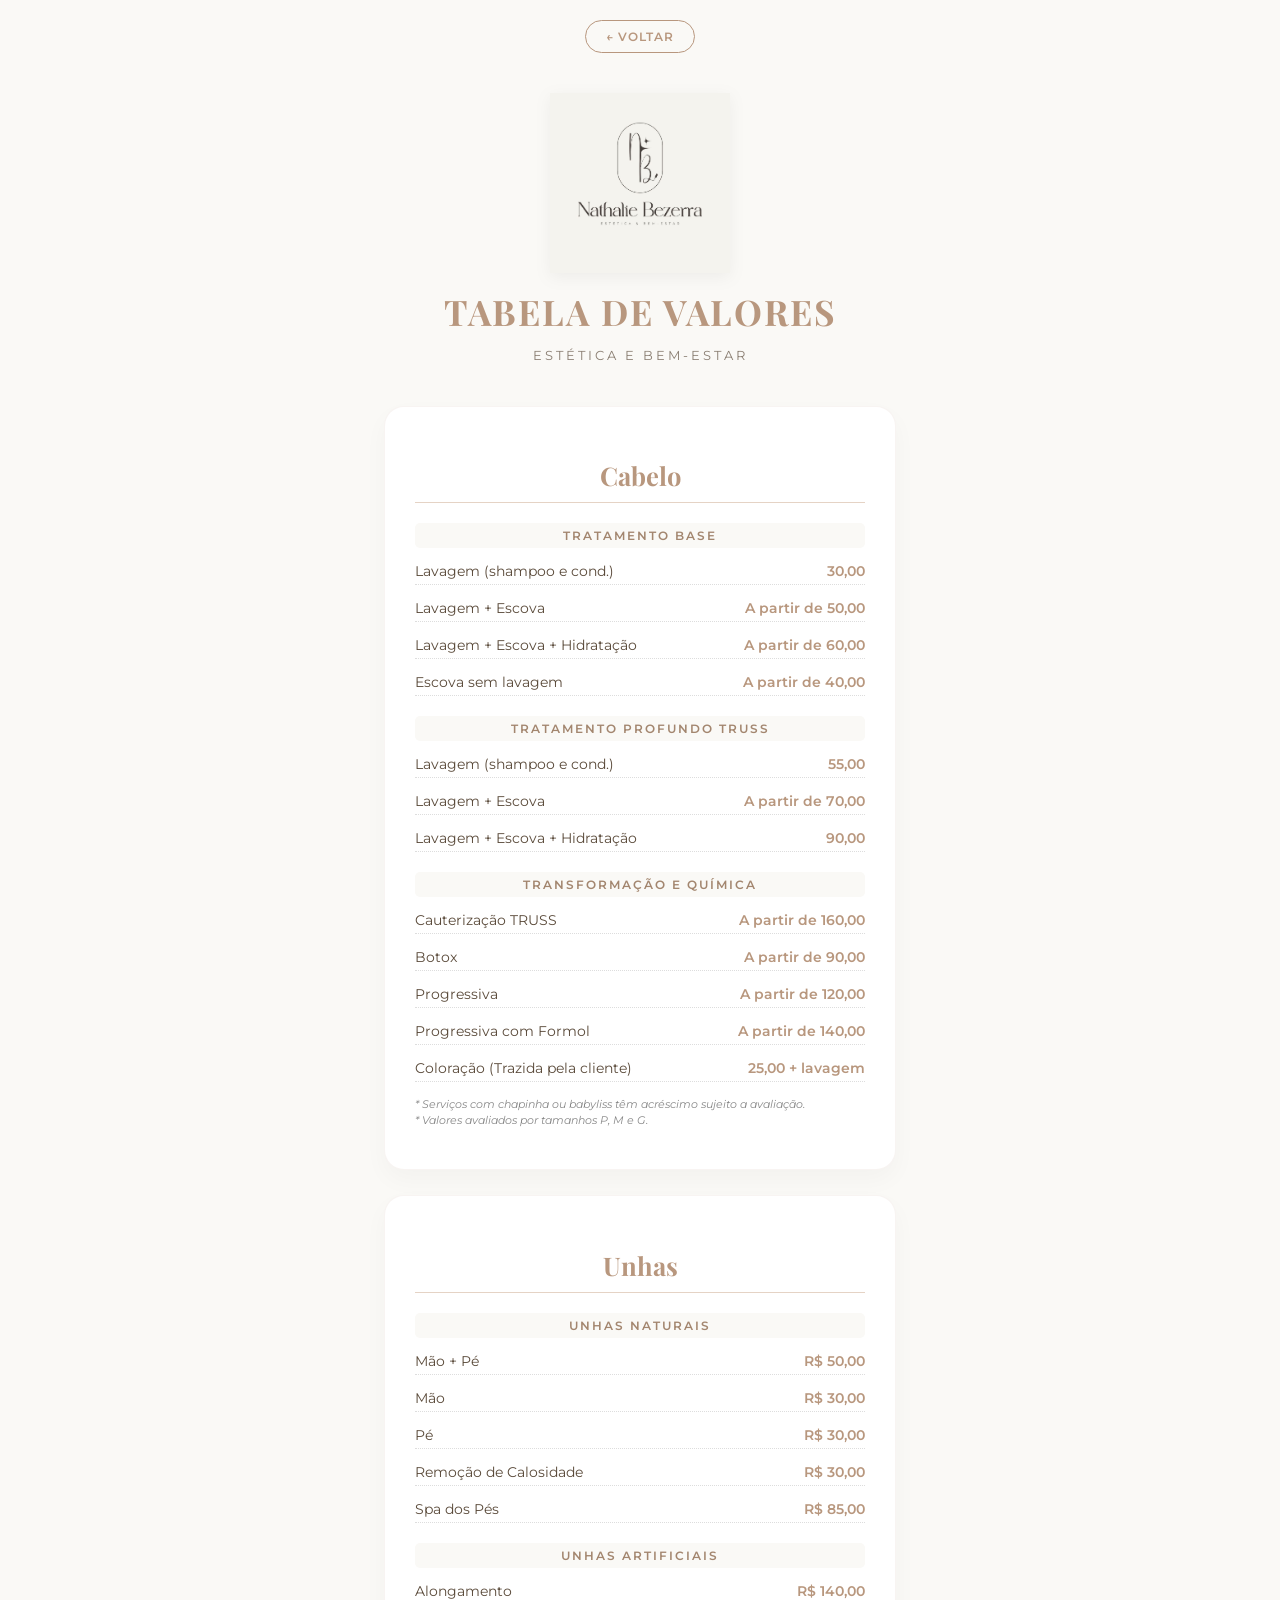
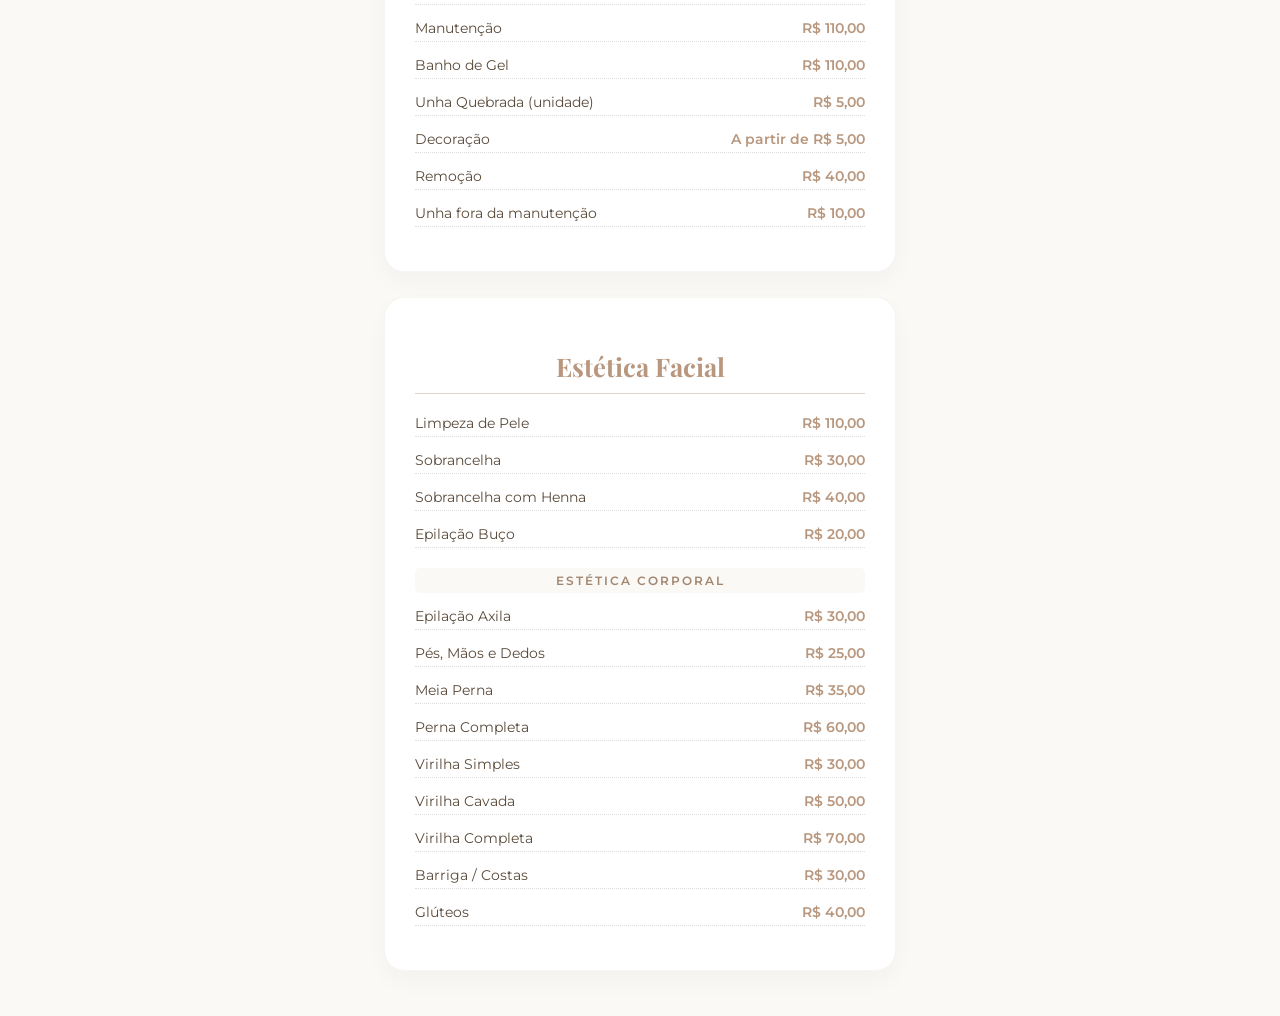
==== cardapio.html @ 4d762cf2 "Feito alterações no index, sobre o o que o fornecedor pediu." ====
<!DOCTYPE html>
<html lang="pt-br">
<head>
    <meta charset="UTF-8">
    <meta name="viewport" content="width=device-width, initial-scale=1.0">
    <title>Nathalie Bezerra | Cardápio Completo</title>
    <link href="https://fonts.googleapis.com/css2?family=Montserrat:wght@400;600&family=Playfair+Display:ital,wght@0,400;1,400&display=swap" rel="stylesheet">
    <style>
        :root {
            --ouro: #b8977e;
            --bege-claro: #e5d3c5;
            --fundo: #faf9f6;
            --texto: #5a4a3a;
            --branco: #ffffff;
        }

        body {
            font-family: 'Montserrat', sans-serif;
            background: var(--fundo);
            color: var(--texto);
            margin: 0; padding: 20px;
            display: flex; flex-direction: column; align-items: center;
        }

        /* Estilo da Logo no Cardápio */
        .logo-container {
            margin-top: 20px;
            margin-bottom: 5px;
            animation: fadeInLogo 1.2s ease-out;
        }

        .img-logo-cardapio {
            width: 180px;
            height: auto;
            display: block;
            filter: drop-shadow(0px 4px 8px rgba(0,0,0,0.05));
        }

        .header-cardapio { text-align: center; margin-bottom: 30px; padding-top: 10px; }
        .header-cardapio h1 { font-family: 'Playfair Display', serif; color: var(--ouro); font-size: 2.2rem; margin: 0; text-transform: uppercase; letter-spacing: 2px; }
        .header-cardapio p { font-size: 0.8rem; letter-spacing: 3px; text-transform: uppercase; opacity: 0.7; }

        .categoria {
            width: 100%; max-width: 450px;
            background: var(--branco);
            border-radius: 20px;
            padding: 30px;
            margin-bottom: 25px;
            box-shadow: 0 10px 25px rgba(0,0,0,0.03);
            border: 1px solid rgba(184, 151, 126, 0.1);
        }

        .categoria h2 {
            font-family: 'Playfair Display', serif;
            text-align: center;
            color: var(--ouro);
            font-size: 1.6rem;
            margin-bottom: 20px;
            padding-bottom: 10px;
            border-bottom: 1px solid var(--bege-claro);
        }

        .sub-categoria {
            text-align: center;
            font-weight: 600;
            font-size: 0.75rem;
            letter-spacing: 2px;
            text-transform: uppercase;
            color: #a3866f;
            margin: 20px 0 10px 0;
            background: var(--fundo);
            padding: 5px;
            border-radius: 5px;
        }

        .item-servico {
            display: flex;
            justify-content: space-between;
            align-items: baseline;
            margin: 14px 0;
            font-size: 0.9rem;
            border-bottom: 1px dotted #ddd;
            padding-bottom: 4px;
        }

        .item-servico span:first-child { padding-right: 10px; background: white; }
        .preco { font-weight: 600; color: var(--ouro); background: white; padding-left: 5px; white-space: nowrap; }

        .obs { font-size: 0.7rem; font-style: italic; color: #888; margin-top: 15px; line-height: 1.4; }

        .btn-voltar {
            text-decoration: none;
            color: var(--ouro);
            font-weight: 600;
            font-size: 0.75rem;
            letter-spacing: 1px;
            margin-bottom: 20px;
            border: 1px solid var(--ouro);
            padding: 8px 20px;
            border-radius: 30px;
            transition: 0.3s;
            align-self: center;
        }
        
        .btn-voltar:hover { background: var(--ouro); color: white; }

        @keyframes fadeInLogo {
            from { opacity: 0; transform: translateY(-10px); }
            to { opacity: 1; transform: translateY(0); }
        }
        
    </style>
</head>
<body>

    <a href="links.html" class="btn-voltar">← VOLTAR</a>

    <div class="logo-container">
        <img src="logo.jpg" alt="Logo Nathalie Bezerra" class="img-logo-cardapio">
    </div>

    <div class="header-cardapio">
        <h1>Tabela de Valores</h1>
        <p>Estética e Bem-Estar</p>
    </div>

    <div class="categoria">
        <h2>Cabelo</h2>
        
        <div class="sub-categoria">Tratamento Base</div>
        <div class="item-servico"><span>Lavagem (shampoo e cond.)</span> <span class="preco">30,00</span></div>
        <div class="item-servico"><span>Lavagem + Escova</span> <span class="preco">A partir de 50,00</span></div>
        <div class="item-servico"><span>Lavagem + Escova + Hidratação</span> <span class="preco">A partir de 60,00</span></div>
        <div class="item-servico"><span>Escova sem lavagem</span> <span class="preco">A partir de 40,00</span></div>

        <div class="sub-categoria">Tratamento Profundo TRUSS</div>
        <div class="item-servico"><span>Lavagem (shampoo e cond.)</span> <span class="preco">55,00</span></div>
        <div class="item-servico"><span>Lavagem + Escova</span> <span class="preco">A partir de 70,00</span></div>
        <div class="item-servico"><span>Lavagem + Escova + Hidratação</span> <span class="preco">90,00</span></div>

        <div class="sub-categoria">Transformação e Química</div>
        <div class="item-servico"><span>Cauterização TRUSS</span> <span class="preco">A partir de 160,00</span></div>
        <div class="item-servico"><span>Botox</span> <span class="preco">A partir de 90,00</span></div>
        <div class="item-servico"><span>Progressiva</span> <span class="preco">A partir de 120,00</span></div>
        <div class="item-servico"><span>Progressiva com Formol</span> <span class="preco">A partir de 140,00</span></div>
        <div class="item-servico"><span>Coloração (Trazida pela cliente)</span> <span class="preco">25,00 + lavagem</span></div>

        <p class="obs">* Serviços com chapinha ou babyliss têm acréscimo sujeito a avaliação. <br> * Valores avaliados por tamanhos P, M e G.</p>
    </div>

    <div class="categoria">
        <h2>Unhas</h2>
        
        <div class="sub-categoria">Unhas Naturais</div>
        <div class="item-servico"><span>Mão + Pé</span> <span class="preco">R$ 50,00</span></div>
        <div class="item-servico"><span>Mão</span> <span class="preco">R$ 30,00</span></div>
        <div class="item-servico"><span>Pé</span> <span class="preco">R$ 30,00</span></div>
        <div class="item-servico"><span>Remoção de Calosidade</span> <span class="preco">R$ 30,00</span></div>
        <div class="item-servico"><span>Spa dos Pés</span> <span class="preco">R$ 85,00</span></div>

        <div class="sub-categoria">Unhas Artificiais</div>
        <div class="item-servico"><span>Alongamento</span> <span class="preco">R$ 140,00</span></div>
        <div class="item-servico"><span>Manutenção</span> <span class="preco">R$ 110,00</span></div>
        <div class="item-servico"><span>Banho de Gel</span> <span class="preco">R$ 110,00</span></div>
        <div class="item-servico"><span>Unha Quebrada (unidade)</span> <span class="preco">R$ 5,00</span></div>
        <div class="item-servico"><span>Decoração</span> <span class="preco">A partir de R$ 5,00</span></div>
        <div class="item-servico"><span>Remoção</span> <span class="preco">R$ 40,00</span></div>
        <div class="item-servico"><span>Unha fora da manutenção</span> <span class="preco">R$ 10,00</span></div>
    </div>

    <div class="categoria">
        <h2>Estética Facial</h2>
        <div class="item-servico"><span>Limpeza de Pele</span> <span class="preco">R$ 110,00</span></div>
        <div class="item-servico"><span>Sobrancelha</span> <span class="preco">R$ 30,00</span></div>
        <div class="item-servico"><span>Sobrancelha com Henna</span> <span class="preco">R$ 40,00</span></div>
        <div class="item-servico"><span>Epilação Buço</span> <span class="preco">R$ 20,00</span></div>

        <div class="sub-categoria">Estética Corporal</div>
        <div class="item-servico"><span>Epilação Axila</span> <span class="preco">R$ 30,00</span></div>
        <div class="item-servico"><span>Pés, Mãos e Dedos</span> <span class="preco">R$ 25,00</span></div>
        <div class="item-servico"><span>Meia Perna</span> <span class="preco">R$ 35,00</span></div>
        <div class="item-servico"><span>Perna Completa</span> <span class="preco">R$ 60,00</span></div>
        <div class="item-servico"><span>Virilha Simples</span> <span class="preco">R$ 30,00</span></div>
        <div class="item-servico"><span>Virilha Cavada</span> <span class="preco">R$ 50,00</span></div>
        <div class="item-servico"><span>Virilha Completa</span> <span class="preco">R$ 70,00</span></div>
        <div class="item-servico"><span>Barriga / Costas</span> <span class="preco">R$ 30,00</span></div>
        <div class="item-servico"><span>Glúteos</span> <span class="preco">R$ 40,00</span></div>
    </div>

</body>
</html>
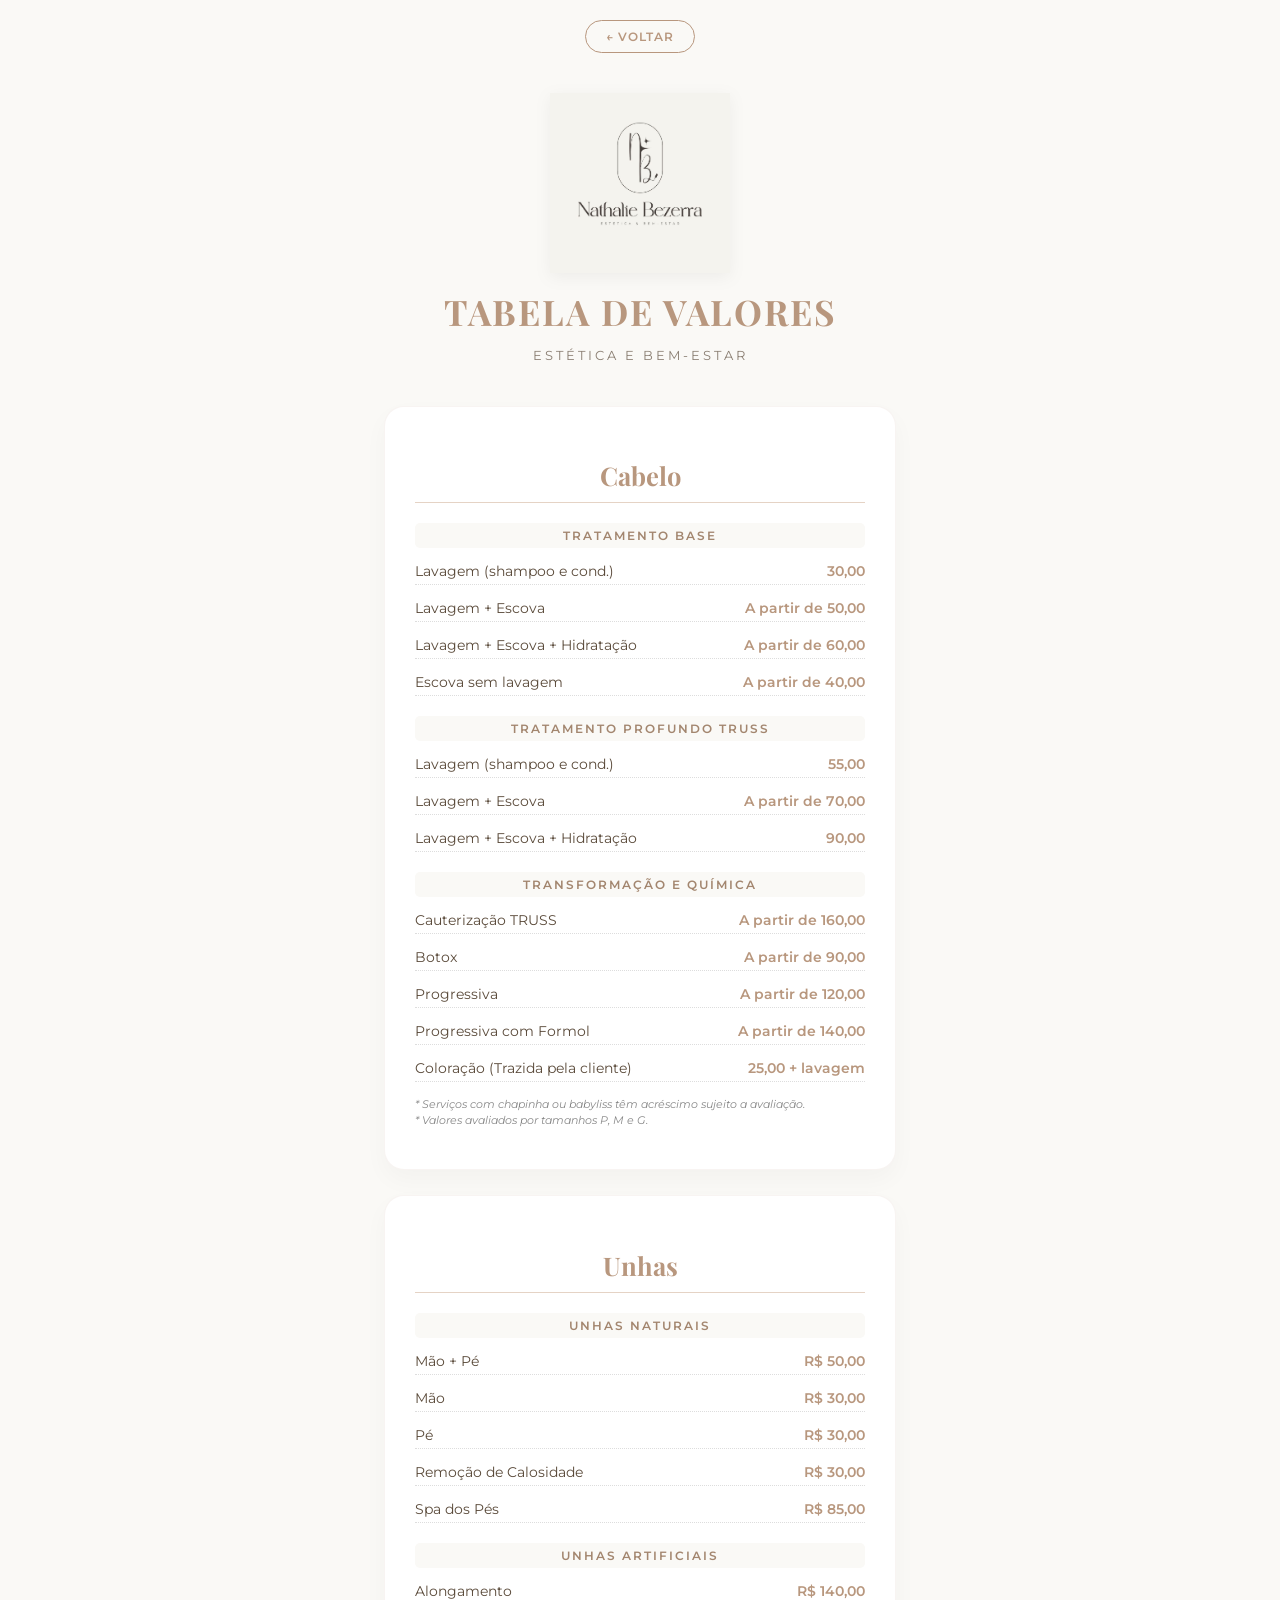
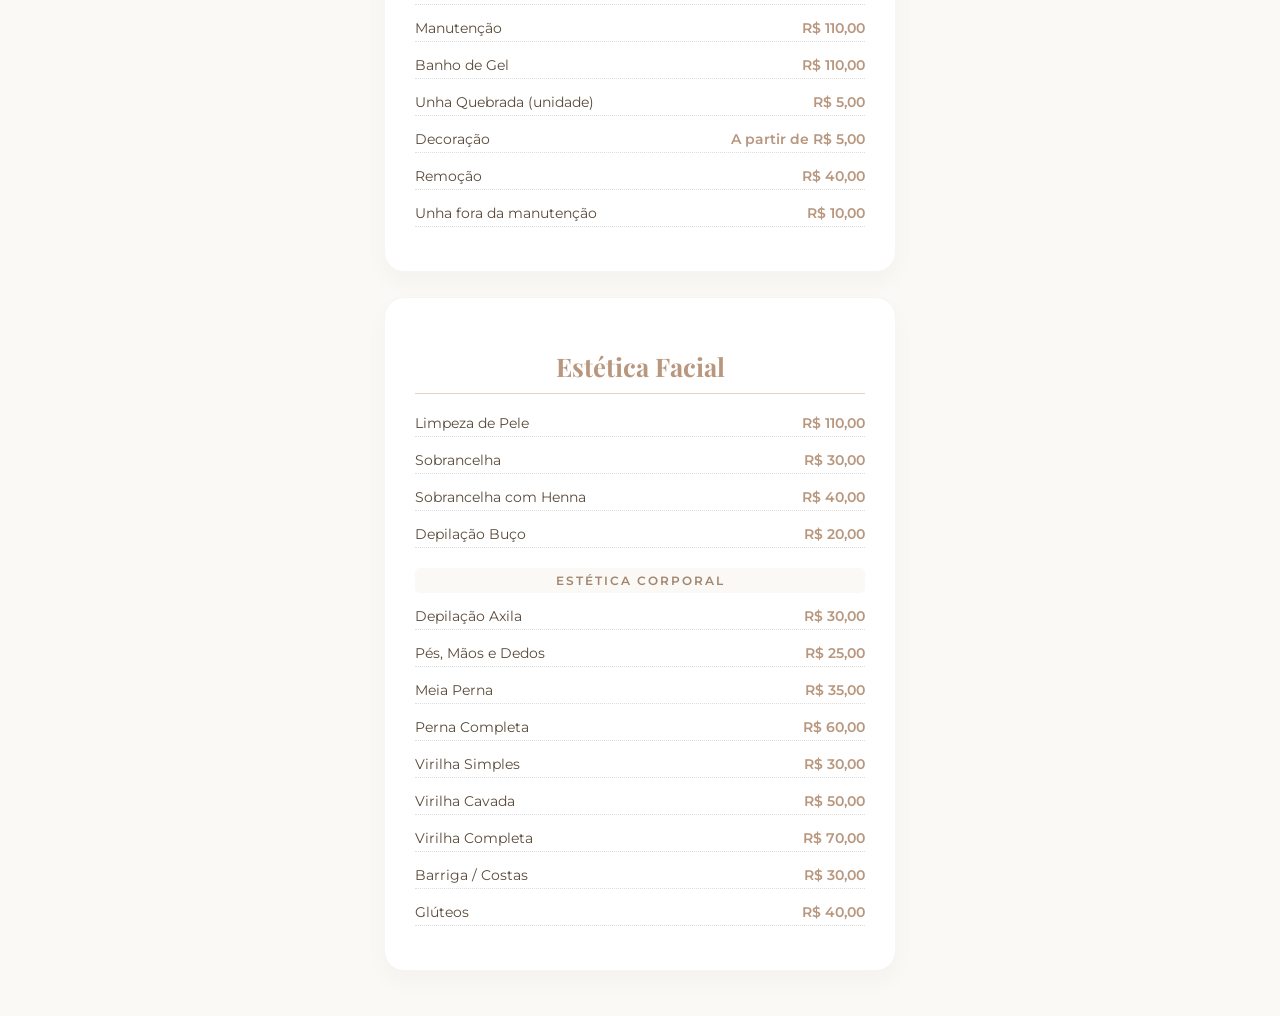
==== commit 3090d5ff: "feito ultimas alterações novamente para dominio" ====
--- a/cardapio.html
+++ b/cardapio.html
@@ -113,7 +113,7 @@
 </head>
 <body>
 
-    <a href="links.html" class="btn-voltar">← VOLTAR</a>
+    <a href="index.html" class="btn-voltar">← VOLTAR</a>
 
     <div class="logo-container">
         <img src="logo.jpg" alt="Logo Nathalie Bezerra" class="img-logo-cardapio">
@@ -173,10 +173,10 @@
         <div class="item-servico"><span>Limpeza de Pele</span> <span class="preco">R$ 110,00</span></div>
         <div class="item-servico"><span>Sobrancelha</span> <span class="preco">R$ 30,00</span></div>
         <div class="item-servico"><span>Sobrancelha com Henna</span> <span class="preco">R$ 40,00</span></div>
-        <div class="item-servico"><span>Epilação Buço</span> <span class="preco">R$ 20,00</span></div>
+        <div class="item-servico"><span>Depilação Buço</span> <span class="preco">R$ 20,00</span></div>
 
         <div class="sub-categoria">Estética Corporal</div>
-        <div class="item-servico"><span>Epilação Axila</span> <span class="preco">R$ 30,00</span></div>
+        <div class="item-servico"><span>Depilação Axila</span> <span class="preco">R$ 30,00</span></div>
         <div class="item-servico"><span>Pés, Mãos e Dedos</span> <span class="preco">R$ 25,00</span></div>
         <div class="item-servico"><span>Meia Perna</span> <span class="preco">R$ 35,00</span></div>
         <div class="item-servico"><span>Perna Completa</span> <span class="preco">R$ 60,00</span></div>
